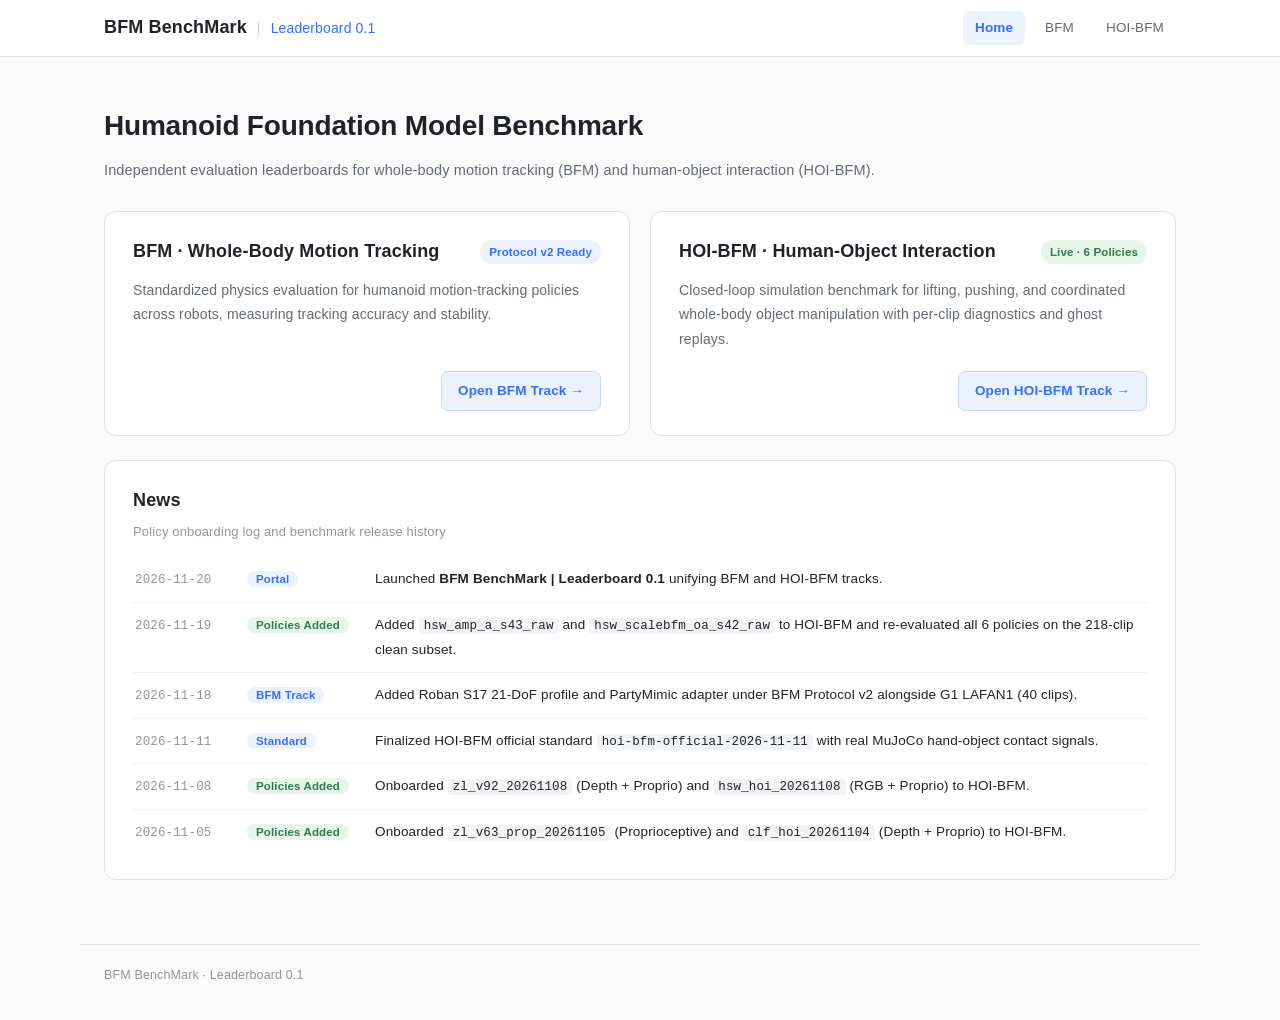
==== bfm-benchmark/index.html @ f820a970 "Move portal root to /bfm-benchmark/ with legacy root redirects" ====
<!doctype html>
<html lang="en">
<head>
  <meta charset="utf-8" />
  <meta name="viewport" content="width=device-width, initial-scale=1" />
  <meta http-equiv="Cache-Control" content="no-cache, no-store, must-revalidate" />
  <meta name="description" content="BFM BenchMark · Leaderboard 0.1 — Unified Humanoid BFM & HOI-BFM Evaluation" />
  <title>BFM BenchMark · Leaderboard 0.1</title>
  <style>
    :root {
      --bg: #fafafa;
      --surface: #ffffff;
      --subtle: #f5f6f7;
      --border: #dee0e3;
      --border-light: #eff0f1;
      --text: #1f2329;
      --text-2: #646a73;
      --muted: #8f959e;
      --accent: #3370ff;
      --accent-bg: #ebf2fe;
      --green: #2e7d4a;
      --green-bg: #e6f4ea;
    }
    * { box-sizing: border-box; }
    body {
      margin: 0;
      background: var(--bg);
      color: var(--text);
      font-family: "PingFang SC", -apple-system, BlinkMacSystemFont, "Helvetica Neue", "Microsoft YaHei", "Noto Sans CJK SC", Arial, sans-serif;
      font-size: 14px;
      line-height: 1.75;
      letter-spacing: 0.01em;
      -webkit-font-smoothing: antialiased;
    }
    .mono { font-family: "SFMono-Regular", Consolas, Menlo, monospace; font-size: 12.5px; }
    .topbar {
      background: rgba(255, 255, 255, 0.96);
      border-bottom: 1px solid var(--border);
      position: sticky;
      top: 0;
      z-index: 20;
    }
    .topbar-inner {
      max-width: 1120px;
      margin: 0 auto;
      padding: 0 24px;
      height: 56px;
      display: flex;
      align-items: center;
      justify-content: space-between;
      gap: 16px;
    }
    .brand {
      display: flex;
      align-items: center;
      gap: 10px;
      text-decoration: none;
      color: var(--text);
    }
    .brand-logo { font-size: 18px; font-weight: 600; }
    .brand-sep { color: #d0d3d6; }
    .brand-sub { font-size: 14px; font-weight: 500; color: var(--accent); }
    .topnav { display: flex; align-items: center; gap: 8px; }
    .topnav a {
      text-decoration: none;
      color: var(--text-2);
      font-size: 13.5px;
      font-weight: 500;
      padding: 5px 12px;
      border-radius: 6px;
      transition: 0.15s;
    }
    .topnav a:hover { background: var(--subtle); color: var(--text); }
    .topnav a.nav-active { background: var(--accent-bg); color: var(--accent); font-weight: 600; }

    main {
      max-width: 1120px;
      margin: 0 auto;
      padding: 44px 24px 64px;
    }
    .hero { margin-bottom: 28px; }
    .hero h1 {
      margin: 0 0 8px;
      font-size: 28px;
      font-weight: 600;
      letter-spacing: -0.2px;
    }
    .hero p {
      margin: 0;
      color: var(--text-2);
      font-size: 14.5px;
    }

    .track-grid {
      display: grid;
      grid-template-columns: repeat(2, minmax(0, 1fr));
      gap: 20px;
      margin-bottom: 24px;
    }
    .track-card, .news-card {
      background: var(--surface);
      border: 1px solid var(--border);
      border-radius: 12px;
      padding: 24px 28px;
    }
    .track-card {
      display: flex;
      flex-direction: column;
      justify-content: space-between;
      gap: 20px;
      transition: border-color 0.15s, box-shadow 0.15s;
    }
    .track-card:hover {
      border-color: #9bb8ff;
      box-shadow: 0 4px 16px rgba(51, 112, 255, 0.06);
    }
    .track-head {
      display: flex;
      align-items: center;
      justify-content: space-between;
      gap: 10px;
      margin-bottom: 10px;
    }
    .track-title { margin: 0; font-size: 18px; font-weight: 600; }
    .badge {
      font-size: 11.5px;
      font-weight: 600;
      padding: 2px 9px;
      border-radius: 999px;
      white-space: nowrap;
    }
    .badge-green { background: var(--green-bg); color: var(--green); }
    .badge-blue { background: var(--accent-bg); color: var(--accent); }

    .track-desc {
      margin: 0;
      color: var(--text-2);
      font-size: 14px;
      line-height: 1.75;
    }
    .track-foot {
      display: flex;
      align-items: center;
      justify-content: flex-end;
    }
    .btn-primary {
      display: inline-block;
      text-decoration: none;
      background: var(--accent-bg);
      color: var(--accent);
      border: 1px solid #c5d9fb;
      font-size: 13.5px;
      font-weight: 600;
      padding: 7px 16px;
      border-radius: 7px;
      transition: 0.15s;
    }
    .btn-primary:hover {
      background: var(--accent);
      color: #ffffff;
      border-color: var(--accent);
    }

    .news-card h2 {
      margin: 0 0 4px;
      font-size: 18px;
      font-weight: 600;
    }
    .news-sub {
      margin: 0 0 14px;
      font-size: 13px;
      color: var(--muted);
    }
    .news-list {
      list-style: none;
      margin: 0;
      padding: 0;
    }
    .news-item {
      display: grid;
      grid-template-columns: 100px 116px minmax(0, 1fr);
      align-items: baseline;
      gap: 12px;
      padding: 10px 2px;
      border-bottom: 1px solid var(--border-light);
      font-size: 13.5px;
    }
    .news-item:last-child { border-bottom: none; }
    .news-date { color: var(--muted); }
    .news-item code {
      font-family: "SFMono-Regular", Consolas, Menlo, monospace;
      font-size: 12.5px;
      background: #f2f3f5;
      padding: 1px 5px;
      border-radius: 4px;
    }

    footer {
      max-width: 1120px;
      margin: 0 auto;
      padding: 20px 24px 40px;
      border-top: 1px solid var(--border);
      color: var(--muted);
      font-size: 12.5px;
      display: flex;
      justify-content: space-between;
      flex-wrap: wrap;
      gap: 10px;
    }
    footer a { color: var(--text-2); text-decoration: none; }
    footer a:hover { color: var(--accent); }

    @media (max-width: 760px) {
      .track-grid { grid-template-columns: 1fr; }
      .news-item { grid-template-columns: 1fr; gap: 4px; }
      .brand-sep, .brand-sub { display: none; }
    }
  </style>
</head>
<body>
  <header class="topbar">
    <div class="topbar-inner">
      <a class="brand" href="./">
        <span class="brand-logo">BFM BenchMark</span>
        <span class="brand-sep">|</span>
        <span class="brand-sub">Leaderboard 0.1</span>
      </a>
      <nav class="topnav" aria-label="Track Navigation">
        <a href="./" class="nav-active">Home</a>
        <a href="./bfm/">BFM</a>
        <a href="./hoi-bfm-benchmark/">HOI-BFM</a>
      </nav>
    </div>
  </header>

  <main>
    <div class="hero">
      <h1>Humanoid Foundation Model Benchmark</h1>
      <p>Independent evaluation leaderboards for whole-body motion tracking (BFM) and human-object interaction (HOI-BFM).</p>
    </div>

    <div class="track-grid">
      <article class="track-card">
        <div>
          <div class="track-head">
            <h2 class="track-title">BFM · Whole-Body Motion Tracking</h2>
            <span class="badge badge-blue">Protocol v2 Ready</span>
          </div>
          <p class="track-desc">Standardized physics evaluation for humanoid motion-tracking policies across robots, measuring tracking accuracy and stability.</p>
        </div>
        <div class="track-foot">
          <a class="btn-primary" href="./bfm/">Open BFM Track →</a>
        </div>
      </article>

      <article class="track-card">
        <div>
          <div class="track-head">
            <h2 class="track-title">HOI-BFM · Human-Object Interaction</h2>
            <span class="badge badge-green">Live · 6 Policies</span>
          </div>
          <p class="track-desc">Closed-loop simulation benchmark for lifting, pushing, and coordinated whole-body object manipulation with per-clip diagnostics and ghost replays.</p>
        </div>
        <div class="track-foot">
          <a class="btn-primary" href="./hoi-bfm-benchmark/">Open HOI-BFM Track →</a>
        </div>
      </article>
    </div>

    <section class="news-card" id="news">
      <h2>News</h2>
      <p class="news-sub">Policy onboarding log and benchmark release history</p>
      <ul class="news-list">
        <li class="news-item">
          <span class="news-date mono">2026-11-20</span>
          <span><span class="badge badge-blue">Portal</span></span>
          <span>Launched <strong>BFM BenchMark | Leaderboard 0.1</strong> unifying BFM and HOI-BFM tracks.</span>
        </li>
        <li class="news-item">
          <span class="news-date mono">2026-11-19</span>
          <span><span class="badge badge-green">Policies Added</span></span>
          <span>Added <code>hsw_amp_a_s43_raw</code> and <code>hsw_scalebfm_oa_s42_raw</code> to HOI-BFM and re-evaluated all 6 policies on the 218-clip clean subset.</span>
        </li>
        <li class="news-item">
          <span class="news-date mono">2026-11-18</span>
          <span><span class="badge badge-blue">BFM Track</span></span>
          <span>Added Roban S17 21-DoF profile and PartyMimic adapter under BFM Protocol v2 alongside G1 LAFAN1 (40 clips).</span>
        </li>
        <li class="news-item">
          <span class="news-date mono">2026-11-11</span>
          <span><span class="badge badge-blue">Standard</span></span>
          <span>Finalized HOI-BFM official standard <code>hoi-bfm-official-2026-11-11</code> with real MuJoCo hand-object contact signals.</span>
        </li>
        <li class="news-item">
          <span class="news-date mono">2026-11-08</span>
          <span><span class="badge badge-green">Policies Added</span></span>
          <span>Onboarded <code>zl_v92_20261108</code> (Depth + Proprio) and <code>hsw_hoi_20261108</code> (RGB + Proprio) to HOI-BFM.</span>
        </li>
        <li class="news-item">
          <span class="news-date mono">2026-11-05</span>
          <span><span class="badge badge-green">Policies Added</span></span>
          <span>Onboarded <code>zl_v63_prop_20261105</code> (Proprioceptive) and <code>clf_hoi_20261104</code> (Depth + Proprio) to HOI-BFM.</span>
        </li>
      </ul>
    </section>
  </main>

  <footer>
    <span>BFM BenchMark · Leaderboard 0.1</span>
  </footer>
</body>
</html>
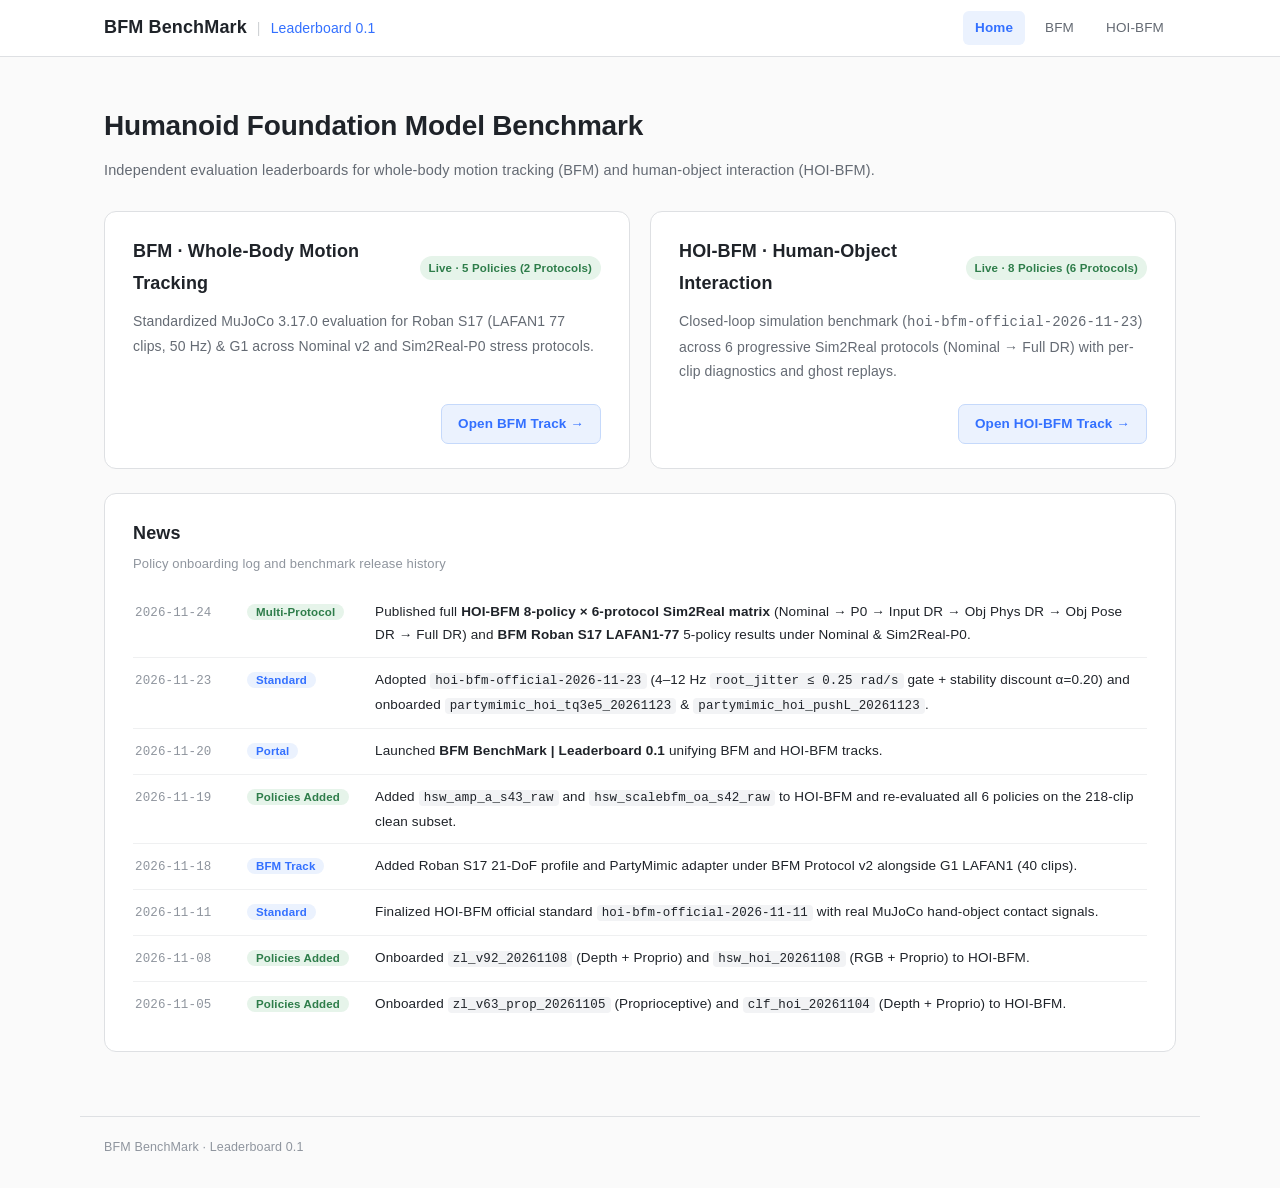
==== commit a69ac139: "Update BFM (Roban S17 LAFAN1-77 5×2) and HOI-BFM (8×6 Sim2Real protocols, 2026-11-23 standard) leade" ====
--- a/bfm-benchmark/index.html
+++ b/bfm-benchmark/index.html
@@ -244,9 +244,9 @@
         <div>
           <div class="track-head">
             <h2 class="track-title">BFM · Whole-Body Motion Tracking</h2>
-            <span class="badge badge-blue">Protocol v2 Ready</span>
+            <span class="badge badge-green">Live · 5 Policies (2 Protocols)</span>
           </div>
-          <p class="track-desc">Standardized physics evaluation for humanoid motion-tracking policies across robots, measuring tracking accuracy and stability.</p>
+          <p class="track-desc">Standardized MuJoCo 3.17.0 evaluation for Roban S17 (LAFAN1 77 clips, 50 Hz) &amp; G1 across Nominal v2 and Sim2Real-P0 stress protocols.</p>
         </div>
         <div class="track-foot">
           <a class="btn-primary" href="./bfm/">Open BFM Track →</a>
@@ -257,9 +257,9 @@
         <div>
           <div class="track-head">
             <h2 class="track-title">HOI-BFM · Human-Object Interaction</h2>
-            <span class="badge badge-green">Live · 6 Policies</span>
+            <span class="badge badge-green">Live · 8 Policies (6 Protocols)</span>
           </div>
-          <p class="track-desc">Closed-loop simulation benchmark for lifting, pushing, and coordinated whole-body object manipulation with per-clip diagnostics and ghost replays.</p>
+          <p class="track-desc">Closed-loop simulation benchmark (<code>hoi-bfm-official-2026-11-23</code>) across 6 progressive Sim2Real protocols (Nominal → Full DR) with per-clip diagnostics and ghost replays.</p>
         </div>
         <div class="track-foot">
           <a class="btn-primary" href="./hoi-bfm-benchmark/">Open HOI-BFM Track →</a>
@@ -272,6 +272,16 @@
       <p class="news-sub">Policy onboarding log and benchmark release history</p>
       <ul class="news-list">
         <li class="news-item">
+          <span class="news-date mono">2026-11-24</span>
+          <span><span class="badge badge-green">Multi-Protocol</span></span>
+          <span>Published full <strong>HOI-BFM 8-policy × 6-protocol Sim2Real matrix</strong> (Nominal → P0 → Input DR → Obj Phys DR → Obj Pose DR → Full DR) and <strong>BFM Roban S17 LAFAN1-77</strong> 5-policy results under Nominal &amp; Sim2Real-P0.</span>
+        </li>
+        <li class="news-item">
+          <span class="news-date mono">2026-11-23</span>
+          <span><span class="badge badge-blue">Standard</span></span>
+          <span>Adopted <code>hoi-bfm-official-2026-11-23</code> (4–12 Hz <code>root_jitter ≤ 0.25 rad/s</code> gate + stability discount α=0.20) and onboarded <code>partymimic_hoi_tq3e5_20261123</code> &amp; <code>partymimic_hoi_pushL_20261123</code>.</span>
+        </li>
+        <li class="news-item">
           <span class="news-date mono">2026-11-20</span>
           <span><span class="badge badge-blue">Portal</span></span>
           <span>Launched <strong>BFM BenchMark | Leaderboard 0.1</strong> unifying BFM and HOI-BFM tracks.</span>
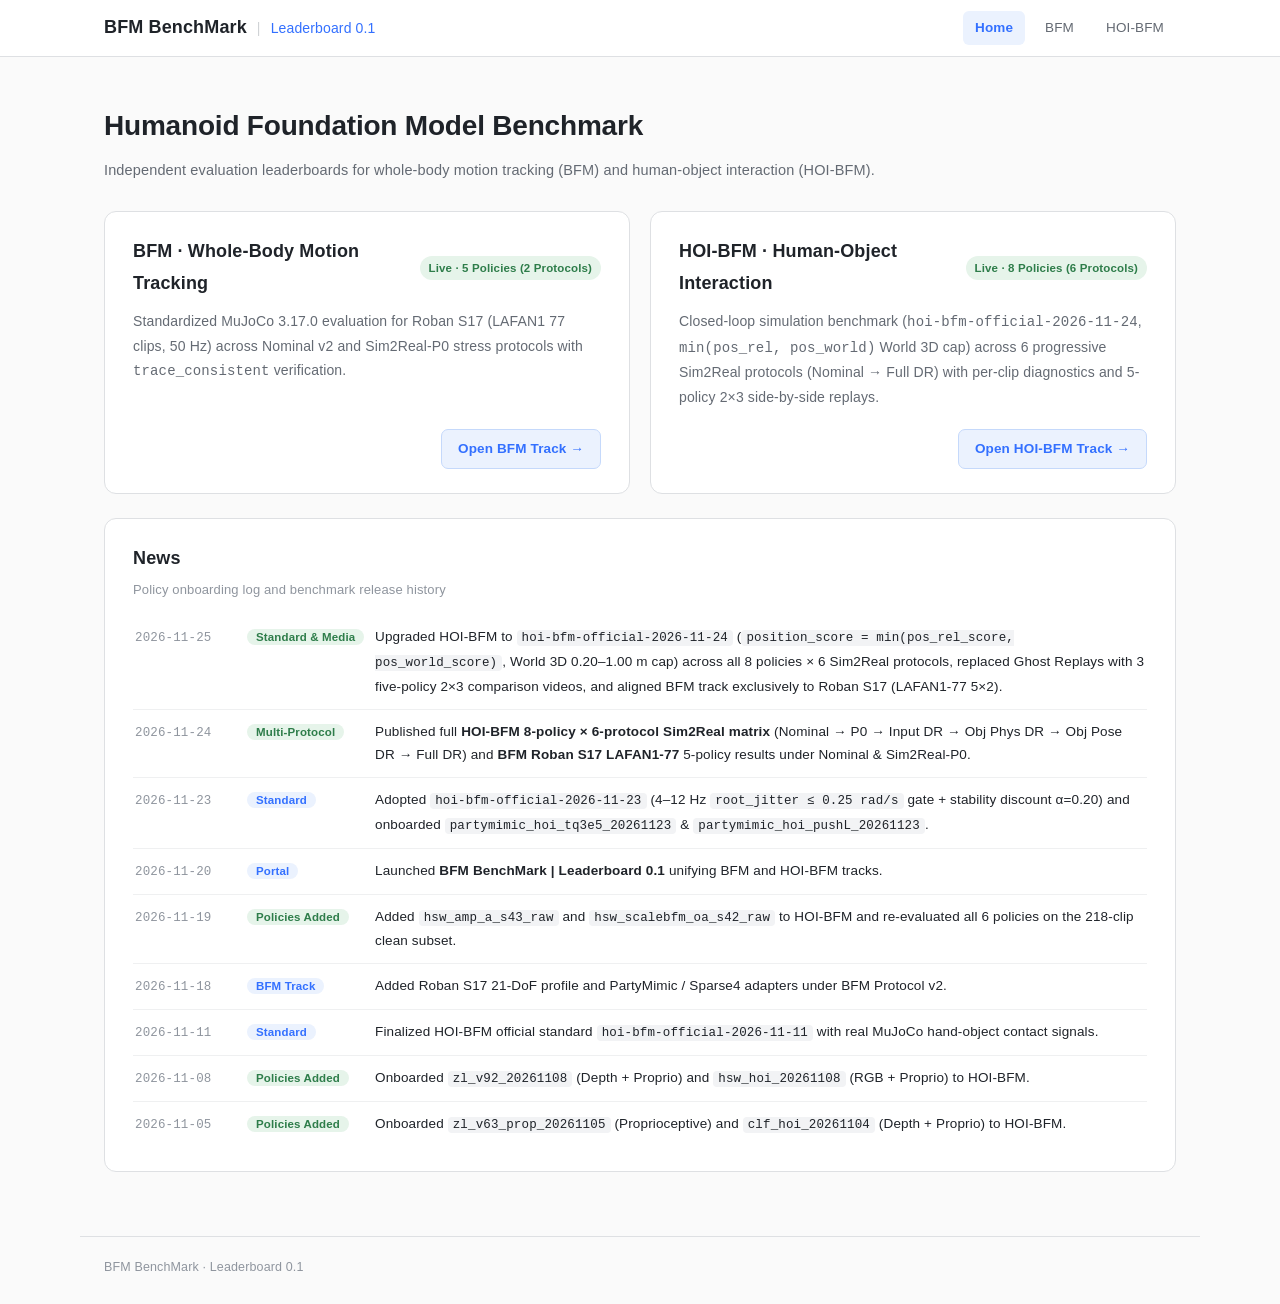
==== commit 182771c2: "Upgrade HOI-BFM to official-2026-11-24 with 5-policy 2x3 videos and align BFM to Roban S17" ====
--- a/bfm-benchmark/index.html
+++ b/bfm-benchmark/index.html
@@ -246,7 +246,7 @@
             <h2 class="track-title">BFM · Whole-Body Motion Tracking</h2>
             <span class="badge badge-green">Live · 5 Policies (2 Protocols)</span>
           </div>
-          <p class="track-desc">Standardized MuJoCo 3.17.0 evaluation for Roban S17 (LAFAN1 77 clips, 50 Hz) &amp; G1 across Nominal v2 and Sim2Real-P0 stress protocols.</p>
+          <p class="track-desc">Standardized MuJoCo 3.17.0 evaluation for Roban S17 (LAFAN1 77 clips, 50 Hz) across Nominal v2 and Sim2Real-P0 stress protocols with <code>trace_consistent</code> verification.</p>
         </div>
         <div class="track-foot">
           <a class="btn-primary" href="./bfm/">Open BFM Track →</a>
@@ -259,7 +259,7 @@
             <h2 class="track-title">HOI-BFM · Human-Object Interaction</h2>
             <span class="badge badge-green">Live · 8 Policies (6 Protocols)</span>
           </div>
-          <p class="track-desc">Closed-loop simulation benchmark (<code>hoi-bfm-official-2026-11-23</code>) across 6 progressive Sim2Real protocols (Nominal → Full DR) with per-clip diagnostics and ghost replays.</p>
+          <p class="track-desc">Closed-loop simulation benchmark (<code>hoi-bfm-official-2026-11-24</code>, <code>min(pos_rel, pos_world)</code> World 3D cap) across 6 progressive Sim2Real protocols (Nominal → Full DR) with per-clip diagnostics and 5-policy 2×3 side-by-side replays.</p>
         </div>
         <div class="track-foot">
           <a class="btn-primary" href="./hoi-bfm-benchmark/">Open HOI-BFM Track →</a>
@@ -272,6 +272,11 @@
       <p class="news-sub">Policy onboarding log and benchmark release history</p>
       <ul class="news-list">
         <li class="news-item">
+          <span class="news-date mono">2026-11-25</span>
+          <span><span class="badge badge-green">Standard &amp; Media</span></span>
+          <span>Upgraded HOI-BFM to <code>hoi-bfm-official-2026-11-24</code> (<code>position_score = min(pos_rel_score, pos_world_score)</code>, World 3D 0.20–1.00 m cap) across all 8 policies × 6 Sim2Real protocols, replaced Ghost Replays with 3 five-policy 2×3 comparison videos, and aligned BFM track exclusively to Roban S17 (LAFAN1-77 5×2).</span>
+        </li>
+        <li class="news-item">
           <span class="news-date mono">2026-11-24</span>
           <span><span class="badge badge-green">Multi-Protocol</span></span>
           <span>Published full <strong>HOI-BFM 8-policy × 6-protocol Sim2Real matrix</strong> (Nominal → P0 → Input DR → Obj Phys DR → Obj Pose DR → Full DR) and <strong>BFM Roban S17 LAFAN1-77</strong> 5-policy results under Nominal &amp; Sim2Real-P0.</span>
@@ -294,7 +299,7 @@
         <li class="news-item">
           <span class="news-date mono">2026-11-18</span>
           <span><span class="badge badge-blue">BFM Track</span></span>
-          <span>Added Roban S17 21-DoF profile and PartyMimic adapter under BFM Protocol v2 alongside G1 LAFAN1 (40 clips).</span>
+          <span>Added Roban S17 21-DoF profile and PartyMimic / Sparse4 adapters under BFM Protocol v2.</span>
         </li>
         <li class="news-item">
           <span class="news-date mono">2026-11-11</span>
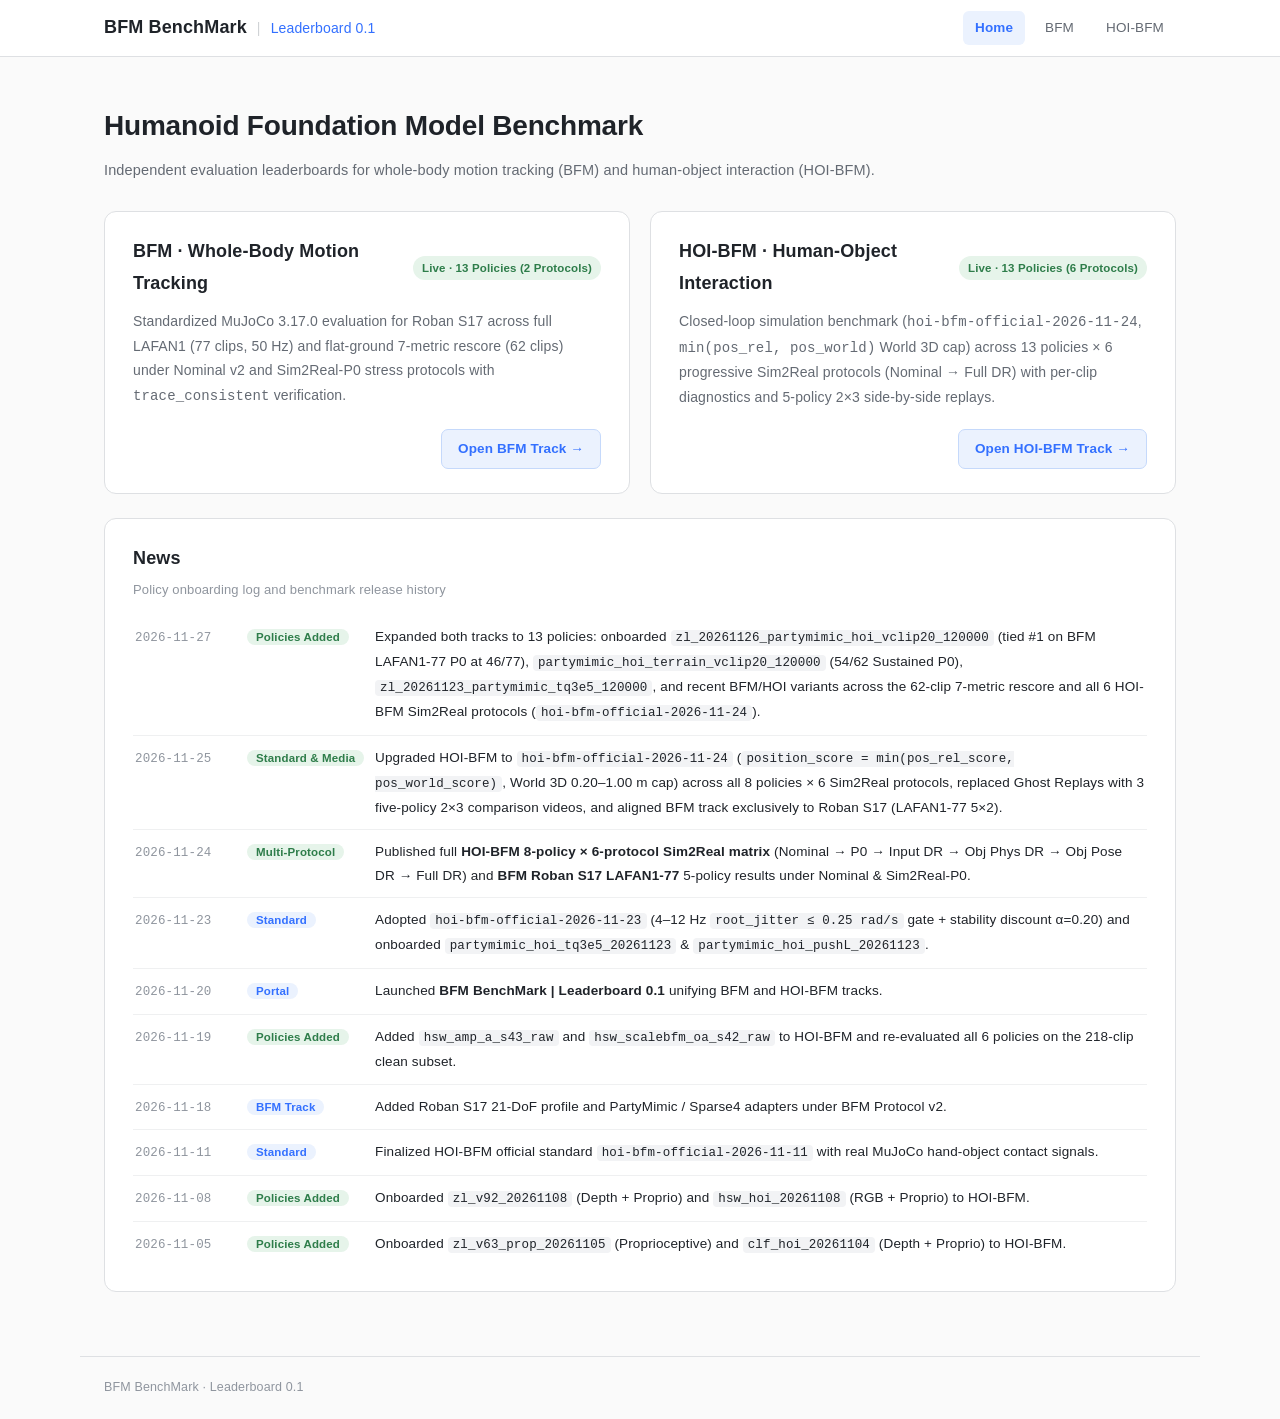
==== commit fd61bf57: "Expand BFM and HOI-BFM leaderboards to 13 verified policies - BFM (Roban S17): expand LAFAN1-77 Nomi" ====
--- a/bfm-benchmark/index.html
+++ b/bfm-benchmark/index.html
@@ -5,6 +5,7 @@
   <meta name="viewport" content="width=device-width, initial-scale=1" />
   <meta http-equiv="Cache-Control" content="no-cache, no-store, must-revalidate" />
   <meta name="description" content="BFM BenchMark · Leaderboard 0.1 — Unified Humanoid BFM & HOI-BFM Evaluation" />
+  <link rel="icon" href="data:," />
   <title>BFM BenchMark · Leaderboard 0.1</title>
   <style>
     :root {
@@ -244,9 +245,9 @@
         <div>
           <div class="track-head">
             <h2 class="track-title">BFM · Whole-Body Motion Tracking</h2>
-            <span class="badge badge-green">Live · 5 Policies (2 Protocols)</span>
+            <span class="badge badge-green">Live · 13 Policies (2 Protocols)</span>
           </div>
-          <p class="track-desc">Standardized MuJoCo 3.17.0 evaluation for Roban S17 (LAFAN1 77 clips, 50 Hz) across Nominal v2 and Sim2Real-P0 stress protocols with <code>trace_consistent</code> verification.</p>
+          <p class="track-desc">Standardized MuJoCo 3.17.0 evaluation for Roban S17 across full LAFAN1 (77 clips, 50 Hz) and flat-ground 7-metric rescore (62 clips) under Nominal v2 and Sim2Real-P0 stress protocols with <code>trace_consistent</code> verification.</p>
         </div>
         <div class="track-foot">
           <a class="btn-primary" href="./bfm/">Open BFM Track →</a>
@@ -257,9 +258,9 @@
         <div>
           <div class="track-head">
             <h2 class="track-title">HOI-BFM · Human-Object Interaction</h2>
-            <span class="badge badge-green">Live · 8 Policies (6 Protocols)</span>
+            <span class="badge badge-green">Live · 13 Policies (6 Protocols)</span>
           </div>
-          <p class="track-desc">Closed-loop simulation benchmark (<code>hoi-bfm-official-2026-11-24</code>, <code>min(pos_rel, pos_world)</code> World 3D cap) across 6 progressive Sim2Real protocols (Nominal → Full DR) with per-clip diagnostics and 5-policy 2×3 side-by-side replays.</p>
+          <p class="track-desc">Closed-loop simulation benchmark (<code>hoi-bfm-official-2026-11-24</code>, <code>min(pos_rel, pos_world)</code> World 3D cap) across 13 policies × 6 progressive Sim2Real protocols (Nominal → Full DR) with per-clip diagnostics and 5-policy 2×3 side-by-side replays.</p>
         </div>
         <div class="track-foot">
           <a class="btn-primary" href="./hoi-bfm-benchmark/">Open HOI-BFM Track →</a>
@@ -272,6 +273,11 @@
       <p class="news-sub">Policy onboarding log and benchmark release history</p>
       <ul class="news-list">
         <li class="news-item">
+          <span class="news-date mono">2026-11-27</span>
+          <span><span class="badge badge-green">Policies Added</span></span>
+          <span>Expanded both tracks to 13 policies: onboarded <code>zl_20261126_partymimic_hoi_vclip20_120000</code> (tied #1 on BFM LAFAN1-77 P0 at 46/77), <code>partymimic_hoi_terrain_vclip20_120000</code> (54/62 Sustained P0), <code>zl_20261123_partymimic_tq3e5_120000</code>, and recent BFM/HOI variants across the 62-clip 7-metric rescore and all 6 HOI-BFM Sim2Real protocols (<code>hoi-bfm-official-2026-11-24</code>).</span>
+        </li>
+        <li class="news-item">
           <span class="news-date mono">2026-11-25</span>
           <span><span class="badge badge-green">Standard &amp; Media</span></span>
           <span>Upgraded HOI-BFM to <code>hoi-bfm-official-2026-11-24</code> (<code>position_score = min(pos_rel_score, pos_world_score)</code>, World 3D 0.20–1.00 m cap) across all 8 policies × 6 Sim2Real protocols, replaced Ghost Replays with 3 five-policy 2×3 comparison videos, and aligned BFM track exclusively to Roban S17 (LAFAN1-77 5×2).</span>
